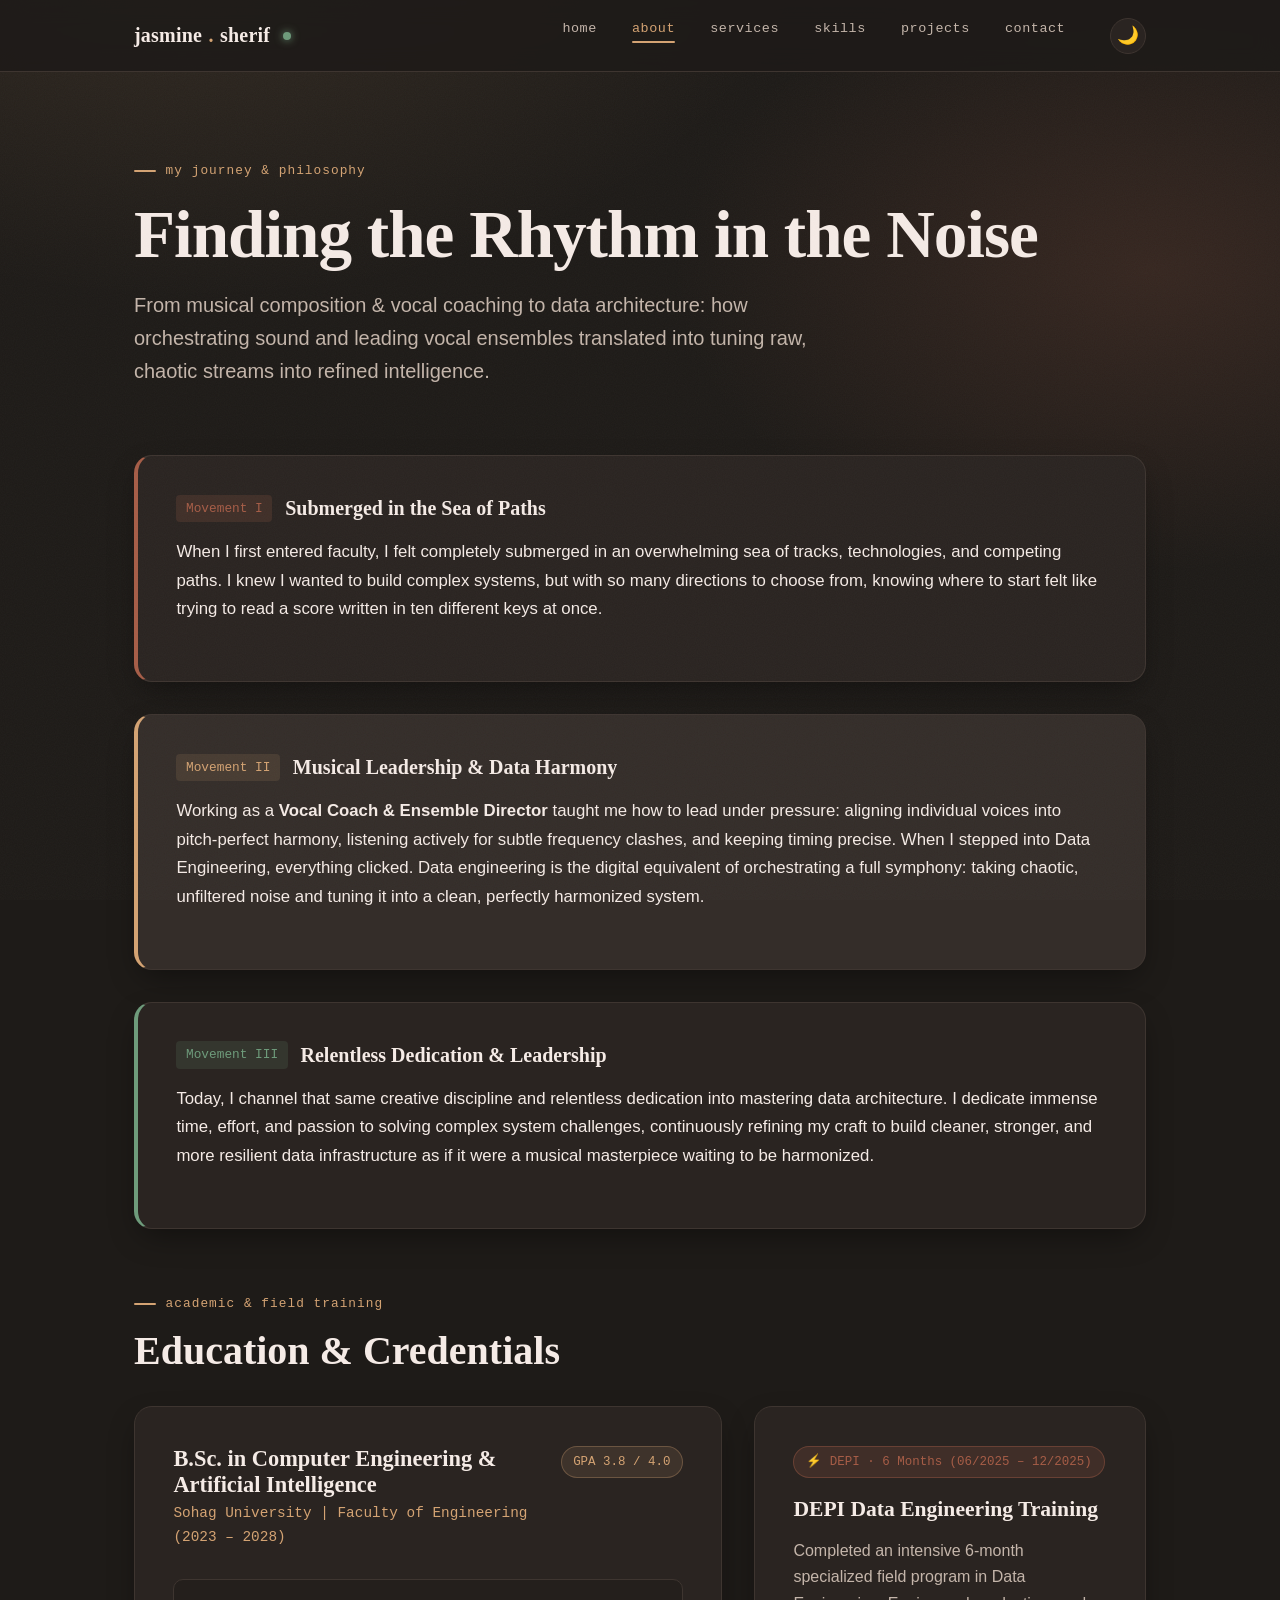
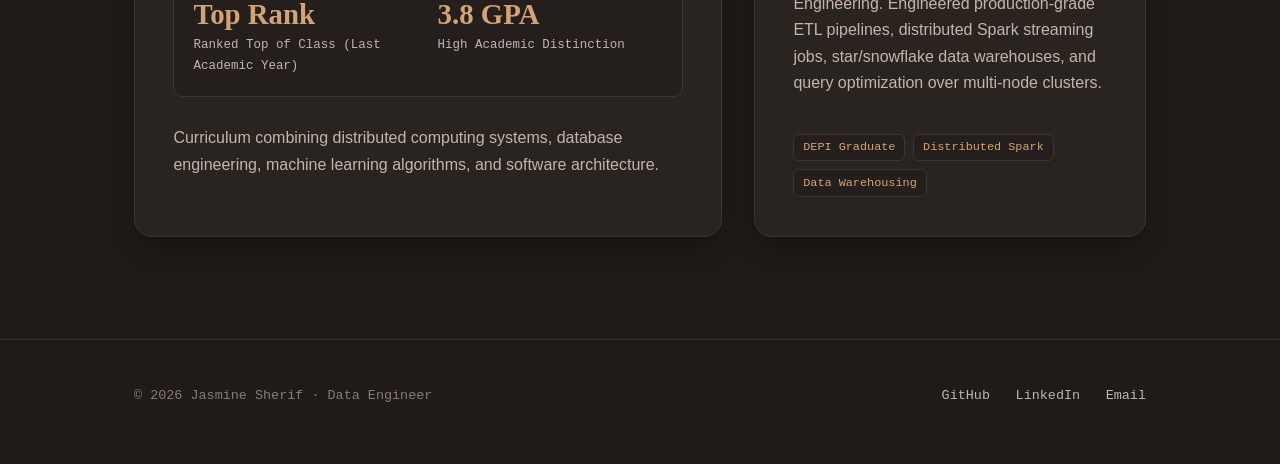
==== about.html @ 1cc8d34f "Add files via upload" ====
<!DOCTYPE html>
<html lang="en">
<head>
<meta charset="UTF-8">
<meta name="viewport" content="width=device-width, initial-scale=1.0">
<title>About | Jasmine Sherif | Data Composer</title>
<link rel="preconnect" href="https://fonts.googleapis.com">
<link rel="stylesheet" href="styles.css">
<script>
  (function() {
    const savedTheme = localStorage.getItem('portfolio-theme') || 'dark';
    document.documentElement.setAttribute('data-theme', savedTheme);
  })();
</script>
</head>
<body>
<div class="grain" aria-hidden="true"></div>

<nav class="nav">
  <div class="wrap">
    <a href="index.html" class="nav-mark">
      jasmine<span>.</span>sherif
      <span class="status-dot" title="Available for DE roles"></span>
    </a>
    <ul class="nav-links">
      <li><a href="index.html">home</a></li>
      <li><a href="about.html" aria-current="page">about</a></li>
      <li><a href="index.html#services">services</a></li>
      <li><a href="index.html#skills">skills</a></li>
      <li><a href="projects.html">projects</a></li>
      <li><a href="contact.html">contact</a></li>
      <li>
        <button class="theme-toggle" onclick="toggleTheme()" aria-label="Toggle dark/light theme" title="Toggle Dark/Light Mode">
          <span class="theme-icon">🌙</span>
        </button>
      </li>
    </ul>
  </div>
</nav>

<!-- Page Header -->
<header class="page-head" style="padding-top: clamp(3.5rem, 8vw, 5.5rem); padding-bottom: 2rem;">
  <div class="wrap">
    <p class="eyebrow">my journey &amp; philosophy</p>
    <h1>Finding the Rhythm in the Noise</h1>
    <p class="lede">
      From musical composition &amp; vocal coaching to data architecture: how orchestrating sound and leading vocal ensembles translated into tuning raw, chaotic streams into refined intelligence.
    </p>
  </div>
</header>

<!-- Story Narrative Section -->
<section style="padding-top: 1rem;">
  <div class="wrap">
    
    <!-- 3-Movement Narrative Cards -->
    <div style="display: flex; flex-direction: column; gap: 2rem; margin-bottom: 4rem;">
      
      <!-- Movement I -->
      <article class="edu-card" style="border-left: 4px solid var(--cherry);">
        <div style="display: flex; align-items: center; gap: 0.8rem; margin-bottom: 1rem;">
          <span style="font-family: var(--font-mono); font-size: 0.8rem; color: var(--cherry); background: var(--cherry-soft); padding: 0.2rem 0.6rem; border-radius: 4px;">Movement I</span>
          <h3 style="margin: 0; font-size: 1.25rem;">Submerged in the Sea of Paths</h3>
        </div>
        <p style="font-size: 1.05rem; line-height: 1.7; color: var(--text);">
          When I first entered faculty, I felt completely submerged in an overwhelming sea of tracks, technologies, and competing paths. 
          I knew I wanted to build complex systems, but with so many directions to choose from, knowing where to start felt like 
          trying to read a score written in ten different keys at once.
        </p>
      </article>

      <!-- Movement II -->
      <article class="edu-card" style="border-left: 4px solid var(--accent); background: var(--surface-hover);">
        <div style="display: flex; align-items: center; gap: 0.8rem; margin-bottom: 1rem;">
          <span style="font-family: var(--font-mono); font-size: 0.8rem; color: var(--accent); background: var(--accent-soft); padding: 0.2rem 0.6rem; border-radius: 4px;">Movement II</span>
          <h3 style="margin: 0; font-size: 1.25rem;">Musical Leadership &amp; Data Harmony</h3>
        </div>
        <p style="font-size: 1.05rem; line-height: 1.7; color: var(--text);">
          Working as a <strong>Vocal Coach &amp; Ensemble Director</strong> taught me how to lead under pressure: aligning individual voices into pitch-perfect harmony, listening actively for subtle frequency clashes, and keeping timing precise. 
          When I stepped into Data Engineering, everything clicked. Data engineering is the digital equivalent of orchestrating a full symphony: taking chaotic, unfiltered noise and tuning it into a clean, perfectly harmonized system.
        </p>
      </article>

      <!-- Movement III -->
      <article class="edu-card" style="border-left: 4px solid var(--success);">
        <div style="display: flex; align-items: center; gap: 0.8rem; margin-bottom: 1rem;">
          <span style="font-family: var(--font-mono); font-size: 0.8rem; color: var(--success); background: rgba(110, 155, 123, 0.15); padding: 0.2rem 0.6rem; border-radius: 4px;">Movement III</span>
          <h3 style="margin: 0; font-size: 1.25rem;">Relentless Dedication &amp; Leadership</h3>
        </div>
        <p style="font-size: 1.05rem; line-height: 1.7; color: var(--text);">
          Today, I channel that same creative discipline and relentless dedication into mastering data architecture. I dedicate immense time, effort, and passion to solving complex system challenges, continuously refining my craft to build cleaner, stronger, and more resilient data infrastructure as if it were a musical masterpiece waiting to be harmonized.
        </p>
      </article>

    </div>

    <!-- Credentials & Academic Card -->
    <div class="credentials-header" style="margin-bottom: 2rem;">
      <p class="eyebrow">academic &amp; field training</p>
      <h2>Education &amp; Credentials</h2>
    </div>

    <div class="credentials-grid">
      <!-- Academic Card -->
      <article class="edu-card">
        <div class="edu-card-head">
          <div>
            <h3 class="degree-title">B.Sc. in Computer Engineering &amp; Artificial Intelligence</h3>
            <p class="institution-name">Sohag University | Faculty of Engineering (2023 – 2028)</p>
          </div>
          <span class="edu-badge">GPA 3.8 / 4.0</span>
        </div>
        
        <div class="metrics-row">
          <div class="metric-item">
            <span class="metric-val">Top Rank</span>
            <span class="metric-label">Ranked Top of Class (Last Academic Year)</span>
          </div>
          <div class="metric-item">
            <span class="metric-val">3.8 GPA</span>
            <span class="metric-label">High Academic Distinction</span>
          </div>
        </div>

        <p>
          Curriculum combining distributed computing systems, database engineering, machine learning algorithms, and software architecture.
        </p>
      </article>

      <!-- DEPI Training Card -->
      <article class="internship-card">
        <div>
          <span class="internship-badge">⚡ DEPI &middot; 6 Months (06/2025 &ndash; 12/2025)</span>
          <h3>DEPI Data Engineering Training</h3>
          <p>
            Completed an intensive 6-month specialized field program in Data Engineering. 
            Engineered production-grade ETL pipelines, distributed Spark streaming jobs, star/snowflake data warehouses, 
            and query optimization over multi-node clusters.
          </p>
        </div>
        <div class="internship-skills" style="margin-top: 1rem;">
          <span class="tech-tag">DEPI Graduate</span>
          <span class="tech-tag">Distributed Spark</span>
          <span class="tech-tag">Data Warehousing</span>
        </div>
      </article>
    </div>

  </div>
</section>

<!-- Footer -->
<footer>
  <div class="wrap">
    <span>&copy; 2026 Jasmine Sherif &middot; Data Engineer</span>
    <div class="footer-links">
      <a href="https://github.com/jasmine-sherif" target="_blank" rel="noopener">GitHub</a>
      <a href="https://linkedin.com/in/jasmine-sherif-" target="_blank" rel="noopener">LinkedIn</a>
      <a href="mailto:jasminesherif37@gmail.com">Email</a>
    </div>
  </div>
</footer>

<script>
  function applyTheme(theme) {
    document.documentElement.setAttribute('data-theme', theme);
    localStorage.setItem('portfolio-theme', theme);
    const icons = document.querySelectorAll('.theme-icon');
    icons.forEach(icon => {
      icon.innerText = theme === 'light' ? '☀️' : '🌙';
    });
  }

  function toggleTheme() {
    const currentTheme = document.documentElement.getAttribute('data-theme') || 'dark';
    const newTheme = currentTheme === 'dark' ? 'light' : 'dark';
    applyTheme(newTheme);
  }

  document.addEventListener('DOMContentLoaded', () => {
    const savedTheme = localStorage.getItem('portfolio-theme') || 'dark';
    applyTheme(savedTheme);
  });
</script>
</body>
</html>
---- styles.css ----
/* ==========================================================================
   Jasmine Sherif | Data Engineering Portfolio
   Theme: "Coffee & Code" Dark Theme
   Espresso `#1E1B18` | Mocha `#2A2421` | Crema `#F5EBE6` | Copper/Amber `#D4A373`
   ========================================================================== */

:root {
  /* Color tokens - Coffee & Code Dark Theme */
  --bg: #1E1B18;               /* Deep Warm Espresso */
  --bg-raised: #241F1C;        /* Medium Espresso */
  --surface: #2A2421;          /* Smooth Mocha Card Background */
  --surface-hover: #342D29;    /* Warm Roasted Mocha Hover */
  --line: #3E3530;             /* Subtle Muted Mocha Border */
  --line-bright: #524741;      /* Highlighted Border */
  --text: #F5EBE6;            /* Creamy Warm-White Typography */
  --text-muted: #C4B5AA;      /* Steamed Milk Soft Grey-Brown */
  --text-faint: #8C7B70;      /* Espresso Dust */
  --accent: #D4A373;          /* Copper / Amber Crema Accent */
  --accent-hover: #E4B585;     /* Lighter Amber */
  --accent-soft: rgba(212, 163, 115, 0.12);
  --accent-glow: rgba(212, 163, 115, 0.25);
  --cherry: #A65D47;          /* Rich Roasted Copper/Cherry */
  --cherry-soft: rgba(166, 93, 71, 0.18);
  --success: #6E9B7B;         /* Sage Green Status */

  /* Typography */
  --font-display: "Fraunces", Georgia, serif;
  --font-body: "Inter", -apple-system, BlinkMacSystemFont, sans-serif;
  --font-mono: "IBM Plex Mono", "SFMono-Regular", Consolas, monospace;

  /* Layout & Geometry */
  --maxw: 1140px;
  --gutter: clamp(1.5rem, 5vw, 4rem);
  --radius-sm: 6px;
  --radius: 10px;
  --radius-lg: 18px;
  --shadow: 0 12px 32px -8px rgba(0, 0, 0, 0.45);
  --shadow-glow: 0 0 25px rgba(212, 163, 115, 0.15);
}

/* Light Theme Tokens */
[data-theme="light"] {
  --bg: #F8F5F0;               /* Soft Creamy Latte Background */
  --bg-raised: #EFE9DF;        /* Warm Vanilla Card Raised */
  --surface: #FFFFFF;          /* Pure White Surface */
  --surface-hover: #F4ECE1;    /* Light Latte Hover */
  --line: #E2D7CB;             /* Soft Warm Border Line */
  --line-bright: #C9B8A7;      /* Highlighted Border Line */
  --text: #2C241E;            /* Dark Roasted Espresso Text */
  --text-muted: #6B5B50;      /* Warm Cocoa Muted Text */
  --text-faint: #9A897C;      /* Soft Faint Text */
  --accent: #B87A44;          /* Rich Warm Amber/Copper Accent */
  --accent-hover: #9E6130;     /* Deep Amber Hover */
  --accent-soft: rgba(184, 122, 68, 0.12);
  --accent-glow: rgba(184, 122, 68, 0.2);
  --cherry: #8B4231;          /* Warm Terracotta */
  --cherry-soft: rgba(139, 66, 49, 0.14);
  --success: #4A7A57;         /* Deep Sage Green Status */
  --shadow: 0 10px 30px -8px rgba(50, 35, 25, 0.12);
  --shadow-glow: 0 0 25px rgba(184, 122, 68, 0.15);
}

.theme-toggle {
  background: var(--surface);
  border: 1px solid var(--line);
  color: var(--text);
  width: 36px;
  height: 36px;
  border-radius: 50%;
  display: inline-flex;
  align-items: center;
  justify-content: center;
  cursor: pointer;
  font-size: 1.1rem;
  transition: transform 0.2s ease, border-color 0.2s ease, background 0.2s ease;
  margin-left: 0.6rem;
}

.theme-toggle:hover {
  border-color: var(--accent);
  transform: scale(1.08);
  background: var(--surface-hover);
}

* { box-sizing: border-box; }

html {
  scroll-behavior: smooth;
}

@media (prefers-reduced-motion: reduce) {
  html { scroll-behavior: auto; }
  * { animation-duration: 0.01ms !important; animation-iteration-count: 1 !important; transition-duration: 0.01ms !important; }
}

body {
  margin: 0;
  background: var(--bg);
  background-image:
    radial-gradient(ellipse 950px 600px at 15% -10%, var(--accent-soft), transparent 65%),
    radial-gradient(ellipse 800px 500px at 90% 30%, var(--cherry-soft), transparent 60%);
  background-attachment: fixed;
  color: var(--text);
  font-family: var(--font-body);
  font-size: 16px;
  line-height: 1.65;
  -webkit-font-smoothing: antialiased;
}

a { color: inherit; }

:focus-visible {
  outline: 2px solid var(--accent);
  outline-offset: 3px;
}

.wrap {
  max-width: var(--maxw);
  margin: 0 auto;
  padding: 0 var(--gutter);
}

/* ---------- Navigation ---------- */
.nav {
  position: sticky;
  top: 0;
  z-index: 50;
  background: rgba(30, 27, 24, 0.88);
  backdrop-filter: blur(12px);
  border-bottom: 1px solid var(--line);
  transition: border-color 0.3s ease;
}

.nav .wrap {
  display: flex;
  align-items: center;
  justify-content: space-between;
  padding-top: 1.1rem;
  padding-bottom: 1.1rem;
}

.nav-mark {
  font-family: var(--font-display);
  font-size: 1.25rem;
  font-weight: 600;
  color: var(--text);
  text-decoration: none;
  letter-spacing: 0.01em;
  display: flex;
  align-items: center;
  gap: 0.4rem;
}

.nav-mark span {
  color: var(--accent);
}

.nav-mark .status-dot {
  width: 8px;
  height: 8px;
  background: var(--success);
  border-radius: 50%;
  display: inline-block;
  box-shadow: 0 0 8px var(--success);
  margin-left: 0.4rem;
}

.nav-links {
  display: flex;
  gap: clamp(1.2rem, 3vw, 2.2rem);
  list-style: none;
  margin: 0;
  padding: 0;
  font-family: var(--font-mono);
  font-size: 0.84rem;
  text-transform: lowercase;
  letter-spacing: 0.04em;
}

.nav-links a {
  text-decoration: none;
  color: var(--text-muted);
  position: relative;
  padding-bottom: 3px;
  transition: color 0.2s ease;
}

.nav-links a:hover,
.nav-links a[aria-current="page"] {
  color: var(--accent);
}

.nav-links a[aria-current="page"]::after {
  content: "";
  position: absolute;
  left: 0; right: 0; bottom: -4px;
  height: 2px;
  background: var(--accent);
  border-radius: 1px;
}

/* ---------- Typography & Headings ---------- */
section { padding: clamp(3.5rem, 8vw, 6.5rem) 0; }

.eyebrow {
  font-family: var(--font-mono);
  font-size: 0.8rem;
  color: var(--accent);
  letter-spacing: 0.08em;
  text-transform: lowercase;
  margin: 0 0 0.9rem;
  display: flex;
  align-items: center;
  gap: 0.6rem;
}

.eyebrow::before {
  content: "";
  width: 22px;
  height: 2px;
  background: var(--accent);
  border-radius: 1px;
  display: inline-block;
}

h1, h2, h3, h4 {
  font-family: var(--font-display);
  font-weight: 600;
  color: var(--text);
  margin: 0 0 1rem;
  line-height: 1.15;
}

h1 { font-size: clamp(2.5rem, 5.5vw, 4.2rem); letter-spacing: -0.015em; }
h2 { font-size: clamp(1.8rem, 3.6vw, 2.5rem); }
h3 { font-size: 1.35rem; }
h4 { font-size: 1.1rem; }

p { color: var(--text-muted); margin: 0 0 1.2rem; }

.lede {
  font-size: clamp(1.05rem, 1.6vw, 1.25rem);
  color: var(--text-muted);
  max-width: 62ch;
  line-height: 1.65;
}

/* ---------- Buttons & Badges ---------- */
.btn {
  display: inline-flex;
  align-items: center;
  justify-content: center;
  gap: 0.6rem;
  font-family: var(--font-mono);
  font-size: 0.88rem;
  font-weight: 500;
  text-decoration: none;
  color: #16120E;
  background: var(--accent);
  padding: 0.8rem 1.4rem;
  border-radius: var(--radius-sm);
  border: 1px solid var(--accent);
  transition: transform 0.2s ease, background 0.2s ease, box-shadow 0.2s ease;
  cursor: pointer;
}

.btn:hover {
  background: var(--accent-hover);
  border-color: var(--accent-hover);
  transform: translateY(-2px);
  box-shadow: 0 6px 18px rgba(212, 163, 115, 0.25);
}

.btn-ghost {
  color: var(--text);
  background: var(--surface);
  border: 1px solid var(--line);
}

.btn-ghost:hover {
  border-color: var(--accent);
  color: var(--accent);
  background: var(--surface-hover);
  transform: translateY(-2px);
  box-shadow: none;
}

.btn-icon {
  width: 18px;
  height: 18px;
  fill: currentColor;
}

/* ---------- Hero Section (Side-by-Side Split & Bold Card) ---------- */
.hero {
  padding-top: clamp(3.5rem, 7vw, 5.5rem);
  padding-bottom: clamp(3rem, 6vw, 5rem);
}

.hero-grid {
  display: grid;
  grid-template-columns: 1.15fr 0.85fr;
  gap: clamp(2.5rem, 5vw, 4.5rem);
  align-items: center;
}

.hero-copy h1 span.highlight {
  color: var(--accent);
  position: relative;
}

.hero-meta-strip {
  display: flex;
  flex-wrap: wrap;
  gap: 0.75rem 1.5rem;
  align-items: center;
  margin: 1.4rem 0 1.8rem;
  font-family: var(--font-mono);
  font-size: 0.82rem;
  color: var(--text-faint);
}

.meta-pill {
  display: inline-flex;
  align-items: center;
  gap: 0.45rem;
  background: var(--surface);
  border: 1px solid var(--line);
  padding: 0.35rem 0.75rem;
  border-radius: 50px;
  color: var(--text-muted);
}

.meta-pill .dot {
  width: 6px;
  height: 6px;
  border-radius: 50%;
  background: var(--accent);
}

.hero-actions {
  display: flex;
  gap: 1rem;
  margin-top: 1.8rem;
  flex-wrap: wrap;
}

/* Expanded Authoritative Hero Photo Card */
.hero-visual {
  display: flex;
  flex-direction: column;
  align-items: center;
  position: relative;
}

.hero-photo-card {
  width: 100%;
  max-width: 380px;
  background: var(--surface);
  border: 1px solid var(--line-bright);
  border-radius: var(--radius-lg);
  padding: 1.2rem;
  box-shadow: var(--shadow), var(--shadow-glow);
  position: relative;
  transition: transform 0.3s ease, border-color 0.3s ease;
}

.hero-photo-card:hover {
  border-color: var(--accent);
  transform: translateY(-4px);
}

.photo-frame {
  width: 100%;
  aspect-ratio: 4 / 4.2;
  border-radius: var(--radius);
  overflow: hidden;
  border: 1px solid var(--line);
  position: relative;
  background: var(--bg-raised);
}

.photo-frame img {
  width: 100%;
  height: 100%;
  object-fit: cover;
  object-position: center 20%;
  display: block;
  filter: contrast(1.03) brightness(0.98);
  transition: scale 0.4s ease;
}

.hero-photo-card:hover .photo-frame img {
  scale: 1.03;
}

.photo-card-footer {
  margin-top: 1rem;
  display: flex;
  flex-direction: column;
  gap: 0.6rem;
}

.author-title {
  font-family: var(--font-display);
  font-size: 1.1rem;
  font-weight: 600;
  color: var(--text);
  margin: 0;
  display: flex;
  align-items: center;
  justify-content: space-between;
}

.author-title .badge {
  font-family: var(--font-mono);
  font-size: 0.72rem;
  background: rgba(110, 155, 123, 0.15);
  color: var(--success);
  border: 1px solid rgba(110, 155, 123, 0.3);
  padding: 0.2rem 0.6rem;
  border-radius: 50px;
  font-weight: 400;
}

.photo-card-tags {
  display: flex;
  flex-wrap: wrap;
  gap: 0.4rem;
}

.tech-tag {
  font-family: var(--font-mono);
  font-size: 0.74rem;
  background: var(--bg-raised);
  color: var(--accent);
  border: 1px solid var(--line);
  padding: 0.2rem 0.55rem;
  border-radius: var(--radius-sm);
}

/* ---------- Tech Stack Strip ---------- */
.stack-strip {
  padding: 2.2rem 0 3.5rem;
}

.stack-row {
  display: flex;
  flex-wrap: wrap;
  gap: 0.8rem 2rem;
  justify-content: center;
  font-family: var(--font-mono);
  font-size: 0.85rem;
  color: var(--text-muted);
  padding: 1.8rem 0;
  letter-spacing: 0.03em;
}

.stack-item {
  display: inline-flex;
  align-items: center;
  gap: 0.5rem;
  transition: color 0.2s ease;
}

.stack-item:hover { color: var(--accent); }

.stack-item::before {
  content: "◈";
  color: var(--accent);
  font-size: 0.7rem;
}

/* ---------- 🎓 Education & Credentials Section ---------- */
.credentials-section {
  background: var(--bg-raised);
  border-top: 1px solid var(--line);
  border-bottom: 1px solid var(--line);
  padding: clamp(4rem, 8vw, 6rem) 0;
}

.credentials-header {
  margin-bottom: 2.8rem;
}

.credentials-grid {
  display: grid;
  grid-template-columns: 1.2fr 0.8fr;
  gap: 2rem;
}

.edu-card {
  background: var(--surface);
  border: 1px solid var(--line);
  border-radius: var(--radius-lg);
  padding: clamp(1.8rem, 4vw, 2.4rem);
  position: relative;
  box-shadow: var(--shadow);
  transition: border-color 0.3s ease, transform 0.3s ease;
}

.edu-card:hover {
  border-color: var(--accent);
  transform: translateY(-3px);
}

.edu-card-head {
  display: flex;
  justify-content: space-between;
  align-items: flex-start;
  gap: 1rem;
  margin-bottom: 1.2rem;
}

.degree-title {
  font-size: 1.4rem;
  margin: 0 0 0.3rem;
  color: var(--text);
}

.institution-name {
  font-family: var(--font-mono);
  font-size: 0.9rem;
  color: var(--accent);
  margin: 0;
}

.edu-badge {
  font-family: var(--font-mono);
  font-size: 0.78rem;
  background: var(--accent-soft);
  color: var(--accent);
  border: 1px solid rgba(212, 163, 115, 0.3);
  padding: 0.3rem 0.7rem;
  border-radius: 50px;
  white-space: nowrap;
}

.metrics-row {
  display: grid;
  grid-template-columns: repeat(2, 1fr);
  gap: 1.2rem;
  margin: 1.8rem 0;
  padding: 1.2rem;
  background: var(--bg-raised);
  border: 1px solid var(--line);
  border-radius: var(--radius);
}

.metric-item {
  display: flex;
  flex-direction: column;
}

.metric-val {
  font-family: var(--font-display);
  font-size: 1.8rem;
  font-weight: 700;
  color: var(--accent);
  line-height: 1.1;
}

.metric-label {
  font-family: var(--font-mono);
  font-size: 0.78rem;
  color: var(--text-muted);
  margin-top: 0.3rem;
}

.internship-card {
  background: var(--surface);
  border: 1px solid var(--line);
  border-radius: var(--radius-lg);
  padding: clamp(1.8rem, 4vw, 2.4rem);
  display: flex;
  flex-direction: column;
  justify-content: space-between;
  box-shadow: var(--shadow);
  transition: border-color 0.3s ease, transform 0.3s ease;
}

.internship-card:hover {
  border-color: var(--accent);
  transform: translateY(-3px);
}

.internship-badge {
  display: inline-flex;
  align-items: center;
  gap: 0.5rem;
  font-family: var(--font-mono);
  font-size: 0.78rem;
  background: var(--cherry-soft);
  color: var(--cherry);
  border: 1px solid rgba(166, 93, 71, 0.4);
  padding: 0.3rem 0.75rem;
  border-radius: 50px;
  margin-bottom: 1.2rem;
  width: fit-content;
}

.internship-skills {
  display: flex;
  flex-wrap: wrap;
  gap: 0.5rem;
  margin-top: 1.4rem;
}

/* ---------- ⚡ Interactive "Pipeline Story" Projects Section ---------- */
.projects-header {
  margin-bottom: 3rem;
}

.projects-grid {
  display: grid;
  grid-template-columns: repeat(auto-fill, minmax(320px, 1fr));
  gap: 2rem;
}

.project-card {
  background: var(--surface);
  border: 1px solid var(--line);
  border-radius: var(--radius-lg);
  padding: 1.8rem;
  display: flex;
  flex-direction: column;
  justify-content: space-between;
  box-shadow: var(--shadow);
  transition: border-color 0.3s ease, transform 0.3s ease, box-shadow 0.3s ease;
  position: relative;
  overflow: hidden;
}

.project-card::before {
  content: "";
  position: absolute;
  top: 0; left: 0; right: 0;
  height: 3px;
  background: linear-gradient(90deg, var(--accent), var(--cherry));
  opacity: 0;
  transition: opacity 0.3s ease;
}

.project-card:hover {
  border-color: var(--line-bright);
  transform: translateY(-4px);
  box-shadow: var(--shadow), var(--shadow-glow);
}

.project-card:hover::before {
  opacity: 1;
}

.card-top {
  display: flex;
  align-items: center;
  justify-content: space-between;
  margin-bottom: 1.2rem;
}

.tech-icon-wrapper {
  width: 44px;
  height: 44px;
  background: var(--bg-raised);
  border: 1px solid var(--line);
  border-radius: var(--radius-sm);
  display: flex;
  align-items: center;
  justify-content: center;
  font-family: var(--font-mono);
  font-weight: 600;
  color: var(--accent);
}

.pipeline-badge {
  font-family: var(--font-mono);
  font-size: 0.72rem;
  background: var(--accent-soft);
  color: var(--accent);
  border: 1px solid var(--line);
  padding: 0.25rem 0.65rem;
  border-radius: 50px;
}

.project-title {
  font-size: 1.3rem;
  margin: 0 0 0.6rem;
  color: var(--text);
}

.project-desc {
  font-size: 0.92rem;
  color: var(--text-muted);
  margin-bottom: 1.4rem;
  line-height: 1.6;
}

.skill-tags {
  display: flex;
  flex-wrap: wrap;
  gap: 0.45rem;
  margin-bottom: 1.6rem;
}

.skill-tag {
  font-family: var(--font-mono);
  font-size: 0.75rem;
  background: var(--bg-raised);
  color: var(--text-muted);
  border: 1px solid var(--line);
  padding: 0.2rem 0.6rem;
  border-radius: var(--radius-sm);
}

.project-card-footer {
  padding-top: 1rem;
  border-top: 1px solid var(--line);
  display: flex;
  justify-content: space-between;
  align-items: center;
}

.inspect-btn {
  font-family: var(--font-mono);
  font-size: 0.82rem;
  color: var(--accent);
  background: transparent;
  border: none;
  padding: 0;
  display: inline-flex;
  align-items: center;
  gap: 0.5rem;
  cursor: pointer;
  transition: gap 0.2s ease, color 0.2s ease;
}

.inspect-btn:hover {
  color: var(--accent-hover);
  gap: 0.75rem;
}

/* ---------- 🔄 Deep-Dive Interactive Pipeline Modal ---------- */
.modal-backdrop {
  position: fixed;
  inset: 0;
  z-index: 100;
  background: rgba(18, 15, 13, 0.85);
  backdrop-filter: blur(14px);
  display: flex;
  align-items: center;
  justify-content: center;
  padding: clamp(1rem, 3vw, 2.5rem);
  opacity: 0;
  pointer-events: none;
  transition: opacity 0.3s ease;
}

.modal-backdrop.is-open {
  opacity: 1;
  pointer-events: auto;
}

.modal-container {
  width: 100%;
  max-width: 1050px;
  max-height: 90vh;
  background: var(--bg);
  border: 1px solid var(--line-bright);
  border-radius: var(--radius-lg);
  box-shadow: 0 20px 50px rgba(0, 0, 0, 0.6), var(--shadow-glow);
  display: flex;
  flex-direction: column;
  overflow: hidden;
  transform: scale(0.96) translateY(10px);
  transition: transform 0.3s ease;
}

.modal-backdrop.is-open .modal-container {
  transform: scale(1) translateY(0);
}

.modal-header {
  padding: 1.5rem 2rem;
  background: var(--surface);
  border-bottom: 1px solid var(--line);
  display: flex;
  align-items: center;
  justify-content: space-between;
}

.modal-header-info h2 {
  font-size: 1.4rem;
  margin: 0 0 0.2rem;
}

.modal-header-info p {
  font-family: var(--font-mono);
  font-size: 0.8rem;
  color: var(--text-faint);
  margin: 0;
}

.modal-close {
  background: var(--bg-raised);
  border: 1px solid var(--line);
  color: var(--text-muted);
  width: 36px;
  height: 36px;
  border-radius: 50%;
  display: flex;
  align-items: center;
  justify-content: center;
  cursor: pointer;
  transition: color 0.2s ease, border-color 0.2s ease, background 0.2s ease;
}

.modal-close:hover {
  color: var(--text);
  border-color: var(--accent);
  background: var(--surface-hover);
}

.modal-body {
  padding: clamp(1.5rem, 3vw, 2.5rem);
  overflow-y: auto;
}

/* 3-Node Interactive Pipeline Story Layout */
.pipeline-story-flow {
  display: grid;
  grid-template-columns: 1fr auto 1fr auto 1fr;
  gap: 1rem;
  align-items: center;
  margin-top: 1rem;
}

.pipeline-node-connector {
  display: flex;
  flex-direction: column;
  align-items: center;
  gap: 0.4rem;
  color: var(--accent);
  padding: 0 0.4rem;
}

.connector-line {
  width: 40px;
  height: 2px;
  background: linear-gradient(90deg, var(--line), var(--accent), var(--line));
  position: relative;
  overflow: hidden;
}

.connector-line::after {
  content: "";
  position: absolute;
  top: 0; left: -100%;
  width: 100%; height: 100%;
  background: linear-gradient(90deg, transparent, #FFF, transparent);
  animation: pulse-stream 2s infinite ease-in-out;
}

@keyframes pulse-stream {
  0% { left: -100%; }
  100% { left: 100%; }
}

.connector-arrow {
  font-family: var(--font-mono);
  font-size: 0.8rem;
  color: var(--accent);
}

/* 3D Flip Card Component for Pipeline Nodes */
.flip-scene {
  perspective: 1400px;
  width: 100%;
  height: 285px;
}

.flip-card {
  position: relative;
  width: 100%;
  height: 100%;
  cursor: pointer;
}

.flip-card-inner {
  position: relative;
  width: 100%;
  height: 100%;
  transition: transform 0.6s cubic-bezier(0.4, 0, 0.2, 1);
  transform-style: preserve-3d;
}

.flip-card:hover .flip-card-inner,
.flip-card.is-flipped .flip-card-inner {
  transform: rotateY(180deg);
}

.flip-face {
  position: absolute;
  inset: 0;
  backface-visibility: hidden;
  border-radius: var(--radius);
  overflow: hidden;
  border: 1px solid var(--line);
  background: var(--surface);
  padding: 1.2rem;
  display: flex;
  flex-direction: column;
  justify-content: space-between;
  box-shadow: var(--shadow);
}

.flip-front {
  border-top: 3px solid var(--accent);
}

.flip-back {
  transform: rotateY(180deg);
  background: var(--surface-hover);
  border: 1px solid var(--accent);
}

.node-header {
  display: flex;
  align-items: center;
  justify-content: space-between;
  margin-bottom: 0.5rem;
}

.node-step-tag {
  font-family: var(--font-mono);
  font-size: 0.7rem;
  color: var(--accent);
  background: var(--bg-raised);
  border: 1px solid var(--line);
  padding: 0.2rem 0.5rem;
  border-radius: 4px;
}

.node-title {
  font-size: 1.05rem;
  font-weight: 600;
  color: var(--text);
  margin: 0 0 0.4rem;
}

.node-desc {
  font-size: 0.86rem;
  color: var(--text-muted);
  line-height: 1.55;
  margin: 0.4rem 0 0;
}

.node-preview-img {
  width: 100%;
  height: 140px;
  border-radius: var(--radius-sm);
  overflow: hidden;
  border: 1px solid var(--line);
  background: var(--bg-raised);
  margin-top: 0.4rem;
  position: relative;
  cursor: zoom-in;
}

/* Horizontal Scroll Snap for Multiple Visualizations */
.node-preview-img.is-carousel {
  display: flex;
  overflow-x: auto;
  scroll-snap-type: x mandatory;
  scroll-behavior: smooth;
  -webkit-overflow-scrolling: touch;
  scrollbar-width: none;
}

.node-preview-img.is-carousel::-webkit-scrollbar {
  display: none;
}

.node-preview-img.is-carousel img,
.node-preview-img.is-carousel video {
  flex: 0 0 100%;
  width: 100%;
  height: 100%;
  scroll-snap-align: start;
}

.node-preview-img img,
.node-preview-img video {
  width: 100%;
  height: 100%;
  object-fit: cover;
  display: block;
  transition: transform 0.3s ease;
}

.node-preview-img:hover img,
.node-preview-img:hover video {
  transform: scale(1.03);
}

/* ---------- 🔍 WhatsApp-Style Click-to-Enlarge Lightbox ---------- */
.media-lightbox {
  position: fixed;
  inset: 0;
  z-index: 300;
  background: rgba(10, 8, 7, 0.94);
  backdrop-filter: blur(16px);
  display: flex;
  align-items: center;
  justify-content: center;
  padding: 1.5rem;
  opacity: 0;
  pointer-events: none;
  transition: opacity 0.3s ease;
}

.media-lightbox.is-open {
  opacity: 1;
  pointer-events: auto;
}

.lightbox-dialog {
  position: relative;
  max-width: 92vw;
  max-height: 88vh;
  display: flex;
  flex-direction: column;
  align-items: center;
  justify-content: center;
}

.lightbox-media-container {
  max-width: 100%;
  max-height: 78vh;
  display: flex;
  align-items: center;
  justify-content: center;
  border-radius: var(--radius);
  overflow: hidden;
  box-shadow: 0 20px 60px rgba(0, 0, 0, 0.8), var(--shadow-glow);
  border: 1px solid var(--line-bright);
  background: #000;
}

.lightbox-media-container img {
  max-width: 100%;
  max-height: 78vh;
  object-fit: contain;
  display: block;
}

.lightbox-media-container video {
  max-width: 100%;
  max-height: 78vh;
  object-fit: contain;
  display: block;
}

.lightbox-close {
  position: absolute;
  top: -45px;
  right: 0;
  background: rgba(255, 255, 255, 0.14);
  border: 1px solid rgba(255, 255, 255, 0.25);
  color: #fff;
  width: 38px;
  height: 38px;
  border-radius: 50%;
  font-size: 1.4rem;
  display: flex;
  align-items: center;
  justify-content: center;
  cursor: pointer;
  transition: background 0.2s ease, transform 0.2s ease;
  z-index: 10;
}

.lightbox-close:hover {
  background: var(--accent);
  color: #111;
  transform: scale(1.1);
}

.lightbox-nav {
  position: absolute;
  top: 50%;
  transform: translateY(-50%);
  background: rgba(30, 25, 22, 0.75);
  border: 1px solid var(--line-bright);
  color: var(--accent);
  width: 44px;
  height: 44px;
  border-radius: 50%;
  font-size: 1.2rem;
  display: flex;
  align-items: center;
  justify-content: center;
  cursor: pointer;
  transition: background 0.2s ease, transform 0.2s ease;
  z-index: 10;
}

.lightbox-nav:hover {
  background: var(--accent);
  color: #111;
  transform: translateY(-50%) scale(1.1);
}

.lightbox-prev { left: -55px; }
.lightbox-next { right: -55px; }

@media (max-width: 768px) {
  .lightbox-prev { left: 10px; }
  .lightbox-next { right: 10px; }
}

.lightbox-caption {
  font-family: var(--font-mono);
  font-size: 0.85rem;
  color: var(--text-muted);
  margin-top: 1rem;
  text-align: center;
  max-width: 600px;
}

.node-caption {
  font-family: var(--font-mono);
  font-size: 0.76rem;
  color: var(--text-muted);
  margin-top: 0.4rem;
  line-height: 1.4;
}

.flip-hint {
  font-family: var(--font-mono);
  font-size: 0.72rem;
  color: var(--accent);
  display: flex;
  align-items: center;
  gap: 0.3rem;
  margin-top: 0.4rem;
}

.flip-back-body {
  font-size: 0.85rem;
  color: var(--text-muted);
  line-height: 1.5;
}

.flip-back-body h5 {
  font-family: var(--font-mono);
  font-size: 0.78rem;
  color: var(--accent);
  margin: 0 0 0.4rem;
  text-transform: uppercase;
  letter-spacing: 0.05em;
}

/* ---------- 🛠️ Services Section ---------- */
.services-section {
  background: var(--bg-raised);
  border-top: 1px solid var(--line);
  border-bottom: 1px solid var(--line);
  padding: clamp(4rem, 8vw, 6rem) 0;
}

.services-grid {
  display: grid;
  grid-template-columns: repeat(auto-fit, minmax(310px, 1fr));
  gap: 2rem;
  margin-top: 2.5rem;
}

.service-card {
  background: var(--surface);
  border: 1px solid var(--line);
  border-radius: var(--radius-lg);
  padding: 2rem;
  display: flex;
  flex-direction: column;
  justify-content: space-between;
  box-shadow: var(--shadow);
  transition: transform 0.3s ease, border-color 0.3s ease, box-shadow 0.3s ease;
  position: relative;
}

.service-card:hover {
  border-color: var(--accent);
  transform: translateY(-4px);
  box-shadow: var(--shadow), var(--shadow-glow);
}

.service-stage-tag {
  font-family: var(--font-mono);
  font-size: 0.74rem;
  color: var(--accent);
  background: var(--bg-raised);
  border: 1px solid var(--line);
  padding: 0.25rem 0.65rem;
  border-radius: 50px;
  display: inline-block;
  margin-bottom: 1rem;
  width: fit-content;
}

.service-title {
  font-size: 1.35rem;
  margin: 0 0 0.8rem;
  color: var(--text);
}

.service-desc {
  font-size: 0.92rem;
  color: var(--text-muted);
  line-height: 1.6;
  margin-bottom: 1.5rem;
}

/* ---------- ⚡ Comprehensive Skills & Proof Section ---------- */
.skills-section {
  padding: clamp(4rem, 8vw, 6rem) 0;
}

.skills-main-grid {
  display: grid;
  grid-template-columns: 1.1fr 0.9fr;
  gap: 2rem;
  margin-top: 2.5rem;
}

.skills-category-card {
  background: var(--surface);
  border: 1px solid var(--line);
  border-radius: var(--radius-lg);
  padding: 2rem;
  box-shadow: var(--shadow);
  transition: border-color 0.3s ease, transform 0.3s ease;
  display: flex;
  flex-direction: column;
  justify-content: space-between;
}

.skills-category-card:hover {
  border-color: var(--accent);
  transform: translateY(-3px);
}

.skills-group-title {
  font-family: var(--font-mono);
  font-size: 0.82rem;
  color: var(--accent);
  text-transform: uppercase;
  letter-spacing: 0.06em;
  margin: 0 0 0.8rem;
  display: flex;
  align-items: center;
  gap: 0.5rem;
}

.skills-group {
  margin-bottom: 1.6rem;
}

.skills-group:last-child {
  margin-bottom: 0;
}

.proof-badge-link {
  display: inline-flex;
  align-items: center;
  gap: 0.6rem;
  font-family: var(--font-mono);
  font-size: 0.84rem;
  color: var(--accent);
  background: var(--accent-soft);
  border: 1px solid rgba(212, 163, 115, 0.3);
  padding: 0.65rem 1.1rem;
  border-radius: var(--radius-sm);
  text-decoration: none;
  transition: background 0.2s ease, border-color 0.2s ease, transform 0.2s ease;
  margin-top: 0.8rem;
  width: fit-content;
}

.proof-badge-link:hover {
  background: rgba(212, 163, 115, 0.22);
  border-color: var(--accent);
  transform: translateY(-2px);
}

.github-repo-link {
  display: inline-flex;
  align-items: center;
  gap: 0.5rem;
  font-family: var(--font-mono);
  font-size: 0.82rem;
  color: var(--text);
  background: var(--surface);
  border: 1px solid var(--line-bright);
  padding: 0.45rem 0.9rem;
  border-radius: var(--radius-sm);
  text-decoration: none;
  transition: background 0.2s ease, border-color 0.2s ease, color 0.2s ease, transform 0.2s ease;
  margin-top: 0.6rem;
  width: fit-content;
}

.github-repo-link:hover {
  background: var(--surface-hover);
  border-color: var(--accent);
  color: var(--accent);
  transform: translateY(-2px);
}

/* ---------- Footer ---------- */
footer {
  border-top: 1px solid var(--line);
  padding: 2.8rem 0 3.5rem;
  background: var(--bg);
}

footer .wrap {
  display: flex;
  flex-wrap: wrap;
  gap: 1.2rem 2rem;
  align-items: center;
  justify-content: space-between;
  font-family: var(--font-mono);
  font-size: 0.84rem;
  color: var(--text-faint);
}

footer a {
  color: var(--text-muted);
  text-decoration: none;
  border-bottom: 1px solid transparent;
  transition: color 0.2s ease, border-color 0.2s ease;
}

footer a:hover { color: var(--accent); border-color: var(--accent); }

.footer-links { display: flex; gap: 1.6rem; }

/* ---------- Steam & Grain Overlay ---------- */
.grain {
  position: fixed;
  inset: 0;
  pointer-events: none;
  opacity: 0.035;
  z-index: 1;
  background-image: url("data:image/svg+xml,%3Csvg xmlns='http://www.w3.org/2000/svg' width='120' height='120'%3E%3Cfilter id='n'%3E%3CfeTurbulence type='fractalNoise' baseFrequency='0.9' numOctaves='2' stitchTiles='stitch'/%3E%3C/filter%3E%3Crect width='100%25' height='100%25' filter='url(%23n)'/%3E%3C/svg%3E");
}

/* ---------- Responsive Breakpoints ---------- */
@media (max-width: 900px) {
  .hero-grid {
    grid-template-columns: 1fr;
  }

  .hero-visual {
    order: -1;
    margin: 0 auto;
  }

  .credentials-grid {
    grid-template-columns: 1fr;
  }

  .pipeline-story-flow {
    grid-template-columns: 1fr;
    gap: 1.5rem;
  }

  .pipeline-node-connector {
    transform: rotate(90deg);
    padding: 0.8rem 0;
  }
}

@media (max-width: 640px) {
  .metrics-row {
    grid-template-columns: 1fr;
  }
}
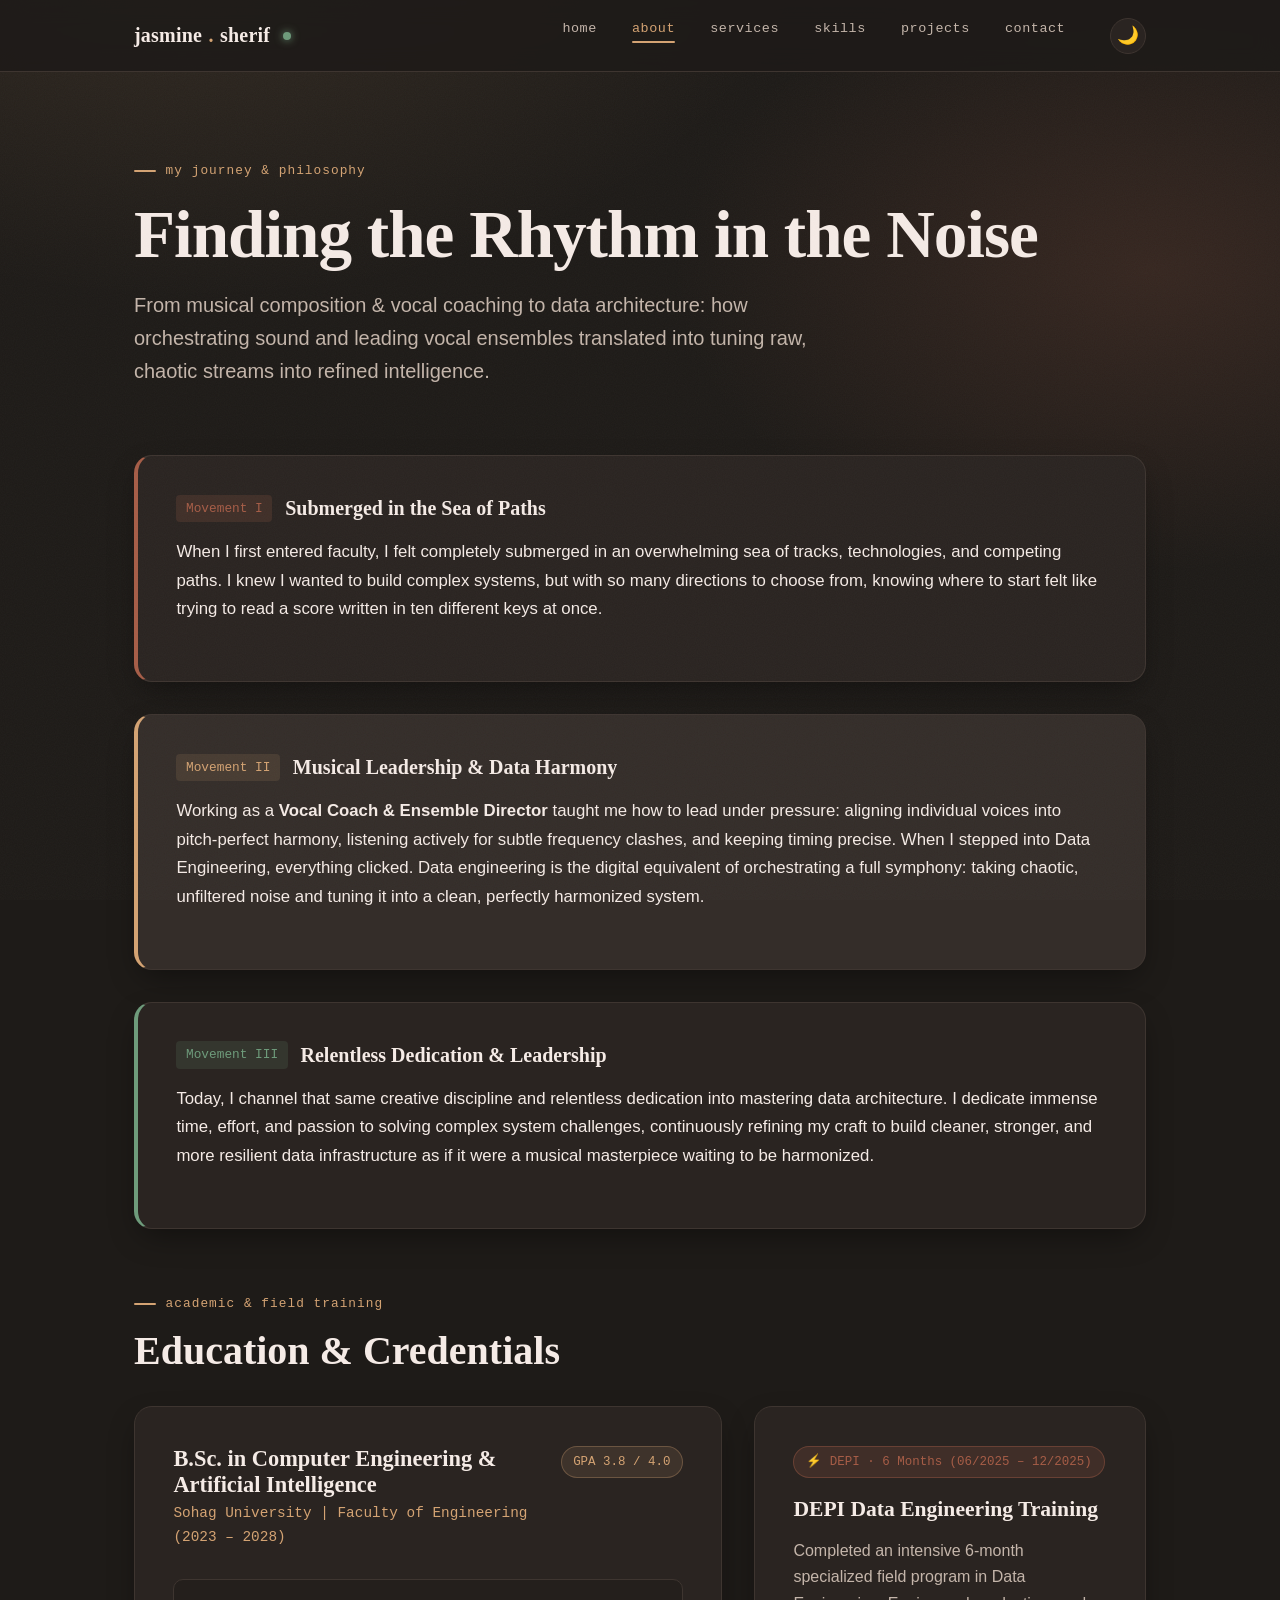
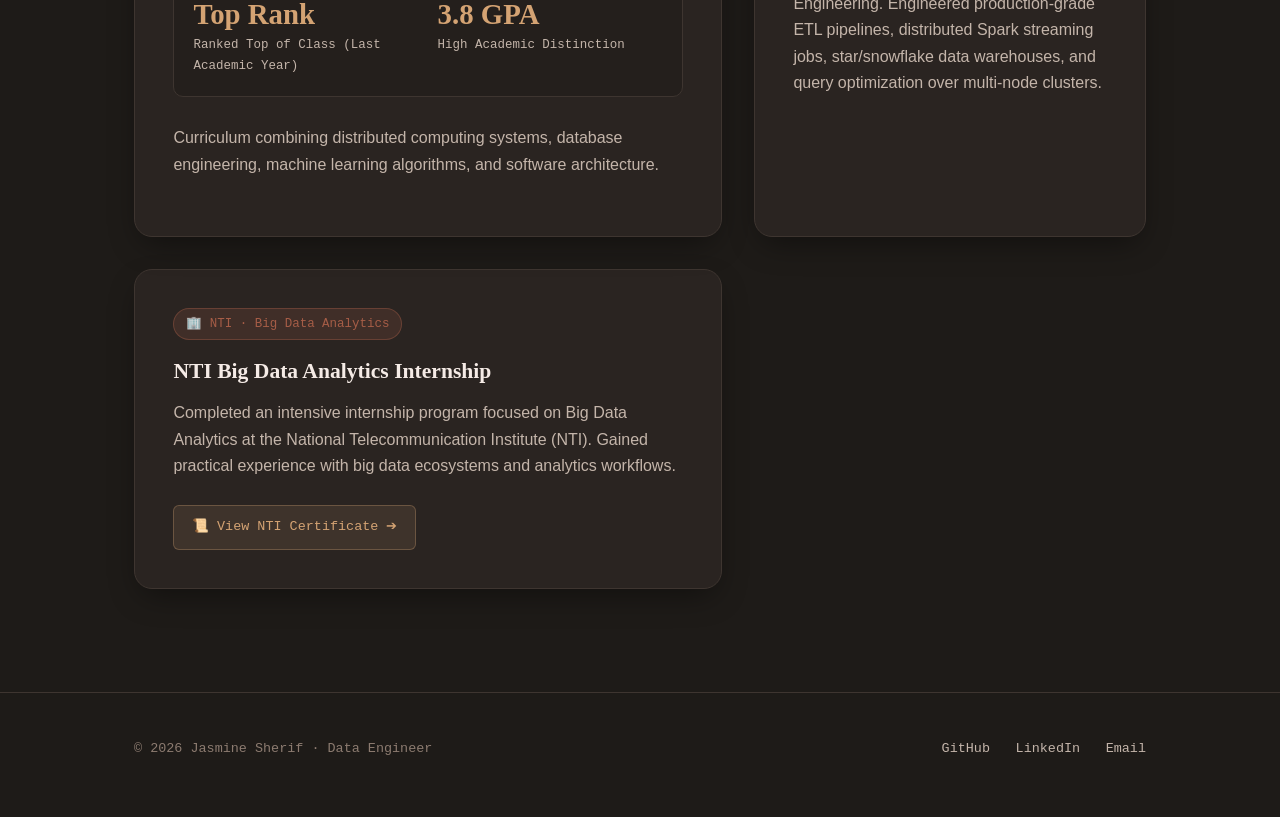
==== commit 925c707c: "Add files via upload" ====
--- a/about.html
+++ b/about.html
@@ -138,10 +138,21 @@
             and query optimization over multi-node clusters.
           </p>
         </div>
-        <div class="internship-skills" style="margin-top: 1rem;">
-          <span class="tech-tag">DEPI Graduate</span>
-          <span class="tech-tag">Distributed Spark</span>
-          <span class="tech-tag">Data Warehousing</span>
+      </article>
+
+      <!-- NTI Internship Card -->
+      <article class="internship-card">
+        <div>
+          <span class="internship-badge">🏢 NTI &middot; Big Data Analytics</span>
+          <h3>NTI Big Data Analytics Internship</h3>
+          <p>
+            Completed an intensive internship program focused on Big Data Analytics at the National Telecommunication Institute (NTI). 
+            Gained practical experience with big data ecosystems and analytics workflows.
+          </p>
+          <a href="https://drive.google.com/file/d/1Dl5FFyPxtpHtQJvyKccxCon-M_n7lBMh/view?usp=drive_link"
+             target="_blank" rel="noopener" class="proof-badge-link" style="margin-top: 0.4rem; display: inline-block;">
+            📜 View NTI Certificate ➔
+          </a>
         </div>
       </article>
     </div>
